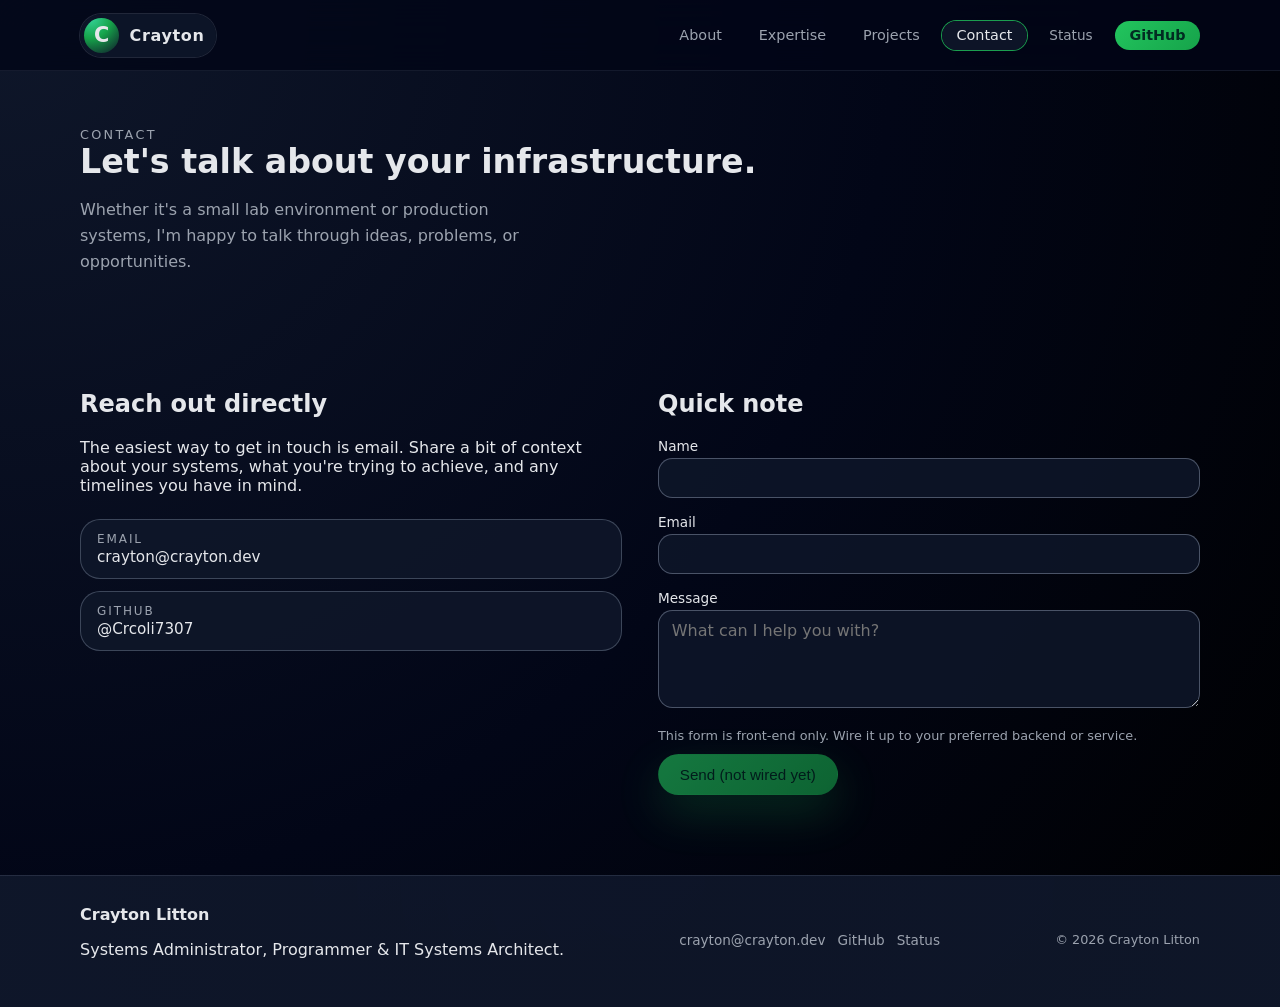
==== contact.html @ d699fb51 "Initial commit" ====
<!DOCTYPE html>
<html lang="en">
<head>
  <meta charset="UTF-8" />
  <meta name="viewport" content="width=device-width, initial-scale=1.0" />
  <title>Contact | Crayton Litton</title>
  <meta name="description" content="Get in touch with systems administrator and developer Crayton Litton." />
  <link rel="stylesheet" href="assets/css/style.css" />
</head>
<body>
  <div class="page-wrap">
    <header class="site-header">
      <div class="shell">
        <div class="header-inner">
          <a href="index.html" class="logo" aria-label="Go to home">
            <span class="logo-mark">C</span>
            <span class="logo-text">Crayton</span>
          </a>

          <button class="nav-toggle" aria-label="Toggle navigation" aria-expanded="false">
            <span></span>
            <span></span>
          </button>

          <nav class="site-nav" aria-label="Main navigation">
            <a href="about.html" class="nav-link">About</a>
            <a href="expertise.html" class="nav-link">Expertise</a>
            <a href="projects.html" class="nav-link">Projects</a>
            <a href="contact.html" class="nav-link nav-link--active">Contact</a>
            <a href="https://status.crayton.dev" class="nav-link nav-link--subtle" target="_blank" rel="noreferrer">Status</a>
            <a href="https://github.com/Crcoli7307" class="nav-link nav-link--button" target="_blank" rel="noreferrer">GitHub</a>
          </nav>
        </div>
      </div>
    </header>

    <main>
      <section class="page-hero">
        <div class="shell">
          <p class="eyebrow">Contact</p>
          <h1>Let's talk about your infrastructure.</h1>
          <p class="lead narrow">
            Whether it's a small lab environment or production systems, I'm happy to talk through ideas, problems, or
            opportunities.
          </p>
        </div>
      </section>

      <section class="section">
        <div class="shell grid-2 contact-grid">
          <article>
            <h2>Reach out directly</h2>
            <p>
              The easiest way to get in touch is email. Share a bit of context about your systems, what you're trying to
              achieve, and any timelines you have in mind.
            </p>
            <div class="contact-methods">
              <a class="contact-chip" href="mailto:crayton@crayton.dev">
                <span class="chip-label">Email</span>
                <span class="chip-value">crayton@crayton.dev</span>
              </a>
              <a class="contact-chip" href="https://github.com/Crcoli7307" target="_blank" rel="noreferrer">
                <span class="chip-label">GitHub</span>
                <span class="chip-value">@Crcoli7307</span>
              </a>
            </div>
          </article>

          <article>
            <h2>Quick note</h2>
            <form class="contact-form" id="contact-form">
              <div class="field">
                <label for="name">Name</label>
                <input type="text" id="name" name="name" autocomplete="name" />
              </div>
              <div class="field">
                <label for="email">Email</label>
                <input type="email" id="email" name="email" autocomplete="email" />
              </div>
              <div class="field">
                <label for="message">Message</label>
                <textarea id="message" name="message" rows="4" placeholder="What can I help you with?"></textarea>
              </div>
              <p class="form-note">This form is front‑end only. Wire it up to your preferred backend or service.</p>
              <button type="submit" class="button primary" disabled>Send (not wired yet)</button>
            </form>
          </article>
        </div>
      </section>
    </main>

    <footer class="site-footer">
      <div class="shell footer-inner">
        <div>
          <p class="footer-title">Crayton Litton</p>
          <p>Systems Administrator, Programmer & IT Systems Architect.</p>
        </div>
        <div class="footer-links">
          <a href="mailto:crayton@crayton.dev">crayton@crayton.dev</a>
          <a href="https://github.com/Crcoli7307" target="_blank" rel="noreferrer">GitHub</a>
          <a href="https://status.crayton.dev" target="_blank" rel="noreferrer">Status</a>
        </div>
        <p class="footer-meta">&copy; <span id="year"></span> Crayton Litton</p>
      </div>
    </footer>
  </div>

  <script src="assets/js/main.js" defer></script>
</body>
</html>
---- assets/css/style.css ----
:root {
  --bg: #020617;
  --bg-elevated: #020617;
  --bg-soft: #020617;
  --surface: #020617;
  --surface-soft: #020617;
  --border-subtle: #1f2933;
  --accent: #22c55e;
  --accent-soft: rgba(34, 197, 94, 0.1);
  --accent-strong: #16a34a;
  --text: #e5e7eb;
  --muted: #9ca3af;
  --danger: #f87171;
  --shadow-soft: 0 18px 45px rgba(0, 0, 0, 0.6);
  --radius-lg: 1.25rem;
  --radius-xl: 1.75rem;
  --radius-pill: 999px;
  --shell: min(1120px, 100% - 3rem);
}

* {
  box-sizing: border-box;
}

html,
body {
  margin: 0;
  padding: 0;
}

body {
  font-family: system-ui, -apple-system, BlinkMacSystemFont, "SF Pro Text", "Segoe UI", sans-serif;
  background: radial-gradient(circle at top left, #0f172a 0, #020617 55%, #000 100%);
  color: var(--text);
  min-height: 100vh;
}

img {
  max-width: 100%;
  display: block;
}

a {
  color: inherit;
  text-decoration: none;
}

a:hover {
  text-decoration: underline;
}

.page-wrap {
  min-height: 100vh;
  display: flex;
  flex-direction: column;
}

main {
  flex: 1;
}

.shell {
  width: var(--shell);
  margin-inline: auto;
}

.section {
  padding: 4rem 0;
}

.section--muted {
  background: radial-gradient(circle at top right, rgba(15, 23, 42, 0.9), rgba(15, 23, 42, 0.02));
}

.section--inner {
  margin-top: 3rem;
  border-radius: var(--radius-xl);
  border: 1px solid var(--border-subtle);
  padding: 2.5rem 2rem;
}

.section-header {
  max-width: 40rem;
  margin-bottom: 2.5rem;
}

.section-header h2 {
  margin: 0 0 0.5rem;
  font-size: clamp(1.6rem, 2vw, 2rem);
}

.section-header p {
  margin: 0;
  color: var(--muted);
}

.section-cta {
  margin-top: 2rem;
  display: flex;
  align-items: center;
  gap: 1rem;
}

.section-cta p {
  margin: 0;
  color: var(--muted);
}

/* Header */

.site-header {
  position: sticky;
  top: 0;
  z-index: 20;
  backdrop-filter: blur(20px);
  background: rgba(2, 6, 23, 0.8);
  border-bottom: 1px solid rgba(148, 163, 184, 0.12);
}

.header-inner {
  display: flex;
  align-items: center;
  justify-content: space-between;
  padding: 0.85rem 0;
}

.logo {
  display: inline-flex;
  align-items: center;
  gap: 0.65rem;
  padding: 0.25rem 0.75rem 0.25rem 0.25rem;
  border-radius: var(--radius-pill);
  background: rgba(15, 23, 42, 0.85);
  box-shadow: 0 0 0 1px rgba(148, 163, 184, 0.2);
}

.logo-mark {
  width: 2.2rem;
  height: 2.2rem;
  border-radius: 999px;
  background: radial-gradient(circle at 20% 0, #34d399, #16a34a 45%, #0f172a 100%);
  display: inline-flex;
  align-items: center;
  justify-content: center;
  font-weight: 700;
  font-size: 1.3rem;
}

.logo-text {
  font-weight: 600;
  letter-spacing: 0.04em;
}

.site-nav {
  display: flex;
  align-items: center;
  gap: 0.5rem;
}

.nav-link {
  padding: 0.4rem 0.9rem;
  border-radius: var(--radius-pill);
  font-size: 0.9rem;
  color: var(--muted);
  text-decoration: none;
  transition: background 0.15s ease, color 0.15s ease, box-shadow 0.15s ease;
}

.nav-link:hover {
  background: rgba(15, 23, 42, 0.85);
  color: var(--text);
  box-shadow: 0 0 0 1px rgba(148, 163, 184, 0.2);
  text-decoration: none;
}

.nav-link--active {
  background: rgba(15, 23, 42, 0.9);
  color: var(--text);
  box-shadow: 0 0 0 1px rgba(34, 197, 94, 0.8);
}

.nav-link--button {
  background: linear-gradient(135deg, var(--accent), var(--accent-strong));
  color: #022c22;
  font-weight: 600;
}

.nav-link--button:hover {
  background: linear-gradient(135deg, var(--accent-strong), var(--accent));
  color: #022c22;
}

.nav-link--subtle {
  font-size: 0.85rem;
}

.nav-toggle {
  display: none;
  flex-direction: column;
  justify-content: center;
  gap: 0.25rem;
  width: 2.4rem;
  height: 2.4rem;
  border-radius: 999px;
  border: 1px solid rgba(148, 163, 184, 0.35);
  background: rgba(15, 23, 42, 0.9);
}

.nav-toggle span {
  height: 2px;
  width: 1.1rem;
  border-radius: 99px;
  background: #e5e7eb;
  margin-inline: auto;
}

/* Hero */

.hero-section {
  padding: 4.5rem 0 4rem;
}

.hero-grid {
  display: grid;
  grid-template-columns: minmax(0, 1.4fr) minmax(0, 1.1fr);
  gap: 2.5rem;
  align-items: center;
}

.eyebrow {
  font-size: 0.8rem;
  letter-spacing: 0.18em;
  text-transform: uppercase;
  color: var(--muted);
  margin-bottom: 0.75rem;
}

.hero-copy h1 {
  font-size: clamp(2.2rem, 3vw, 2.8rem);
  margin: 0 0 1rem;
}

.lead {
  font-size: 1rem;
  line-height: 1.6;
  color: var(--muted);
  max-width: 34rem;
}

.lead.narrow {
  max-width: 30rem;
}

.hero-actions {
  display: flex;
  flex-wrap: wrap;
  gap: 0.75rem;
  margin-top: 1.75rem;
}

.button {
  display: inline-flex;
  align-items: center;
  justify-content: center;
  padding: 0.7rem 1.3rem;
  border-radius: var(--radius-pill);
  border: 1px solid rgba(148, 163, 184, 0.35);
  font-size: 0.95rem;
  font-weight: 500;
  cursor: pointer;
  text-decoration: none;
  background: rgba(15, 23, 42, 0.88);
  color: var(--text);
  transition: background 0.15s ease, transform 0.1s ease, box-shadow 0.15s ease, border-color 0.15s ease;
}

.button.primary {
  background: linear-gradient(135deg, var(--accent), var(--accent-strong));
  border-color: transparent;
  color: #022c22;
  box-shadow: 0 18px 45px rgba(22, 163, 74, 0.4);
}

.button.primary:hover {
  transform: translateY(-1px);
  box-shadow: 0 22px 60px rgba(22, 163, 74, 0.55);
}

.button.ghost {
  background: transparent;
}

.button:disabled {
  opacity: 0.6;
  cursor: not-allowed;
}

.hero-meta {
  margin-top: 2.25rem;
  display: grid;
  grid-template-columns: repeat(3, minmax(0, 1fr));
  gap: 1.5rem;
}

.hero-meta dt {
  font-size: 0.75rem;
  text-transform: uppercase;
  letter-spacing: 0.16em;
  color: var(--muted);
}

.hero-meta dd {
  margin: 0.3rem 0 0;
  font-size: 0.9rem;
}

.hero-panel {
  display: grid;
  gap: 1.4rem;
}

.hero-card {
  border-radius: var(--radius-xl);
  padding: 1.6rem 1.5rem;
  background: radial-gradient(circle at top left, rgba(15, 23, 42, 0.95), rgba(15, 23, 42, 0.96));
  box-shadow: var(--shadow-soft);
  border: 1px solid rgba(148, 163, 184, 0.22);
}

.hero-card header {
  display: flex;
  justify-content: space-between;
  align-items: center;
  margin-bottom: 1rem;
}

.hero-card-title {
  font-size: 0.9rem;
  color: var(--muted);
}

.hero-metrics {
  list-style: none;
  padding: 0;
  margin: 0 0 1.1rem;
  display: grid;
  gap: 0.8rem;
}

.hero-metrics li span {
  display: block;
  font-size: 0.75rem;
  color: var(--muted);
}

.hero-metrics li strong {
  font-size: 0.95rem;
}

.hero-card.secondary {
  padding: 1.3rem 1.25rem;
  background: linear-gradient(145deg, rgba(15, 23, 42, 0.95), rgba(6, 78, 59, 0.9));
}

.small-label {
  font-size: 0.75rem;
  color: var(--muted);
  margin-bottom: 0.7rem;
}

.tag-list {
  list-style: none;
  padding: 0;
  margin: 0;
  display: flex;
  flex-wrap: wrap;
  gap: 0.5rem;
}

.tag-list li {
  padding: 0.25rem 0.7rem;
  border-radius: var(--radius-pill);
  background: rgba(15, 23, 42, 0.7);
  border: 1px solid rgba(148, 163, 184, 0.35);
  font-size: 0.8rem;
}

.pill {
  display: inline-flex;
  align-items: center;
  padding: 0.1rem 0.7rem;
  border-radius: 999px;
  font-size: 0.75rem;
  text-transform: uppercase;
  letter-spacing: 0.16em;
}

.pill-green {
  background: var(--accent-soft);
  color: var(--accent);
}

/* Cards & grids */

.grid-3 {
  display: grid;
  grid-template-columns: repeat(3, minmax(0, 1fr));
  gap: 1.6rem;
}

.grid-2 {
  display: grid;
  grid-template-columns: repeat(2, minmax(0, 1fr));
  gap: 2.25rem;
}

.card {
  border-radius: var(--radius-xl);
  padding: 1.6rem 1.5rem;
  background: rgba(15, 23, 42, 0.9);
  border: 1px solid rgba(148, 163, 184, 0.25);
  box-shadow: 0 16px 36px rgba(0, 0, 0, 0.6);
}

.card h3,
.card h2 {
  margin-top: 0;
  margin-bottom: 0.75rem;
}

.card p {
  margin: 0;
  color: var(--muted);
  font-size: 0.95rem;
  line-height: 1.7;
}

.mini-card {
  border-radius: 1.1rem;
  padding: 1.3rem 1.2rem;
  background: rgba(15, 23, 42, 0.9);
  border: 1px solid rgba(148, 163, 184, 0.25);
}

.mini-card h3 {
  margin: 0 0 0.4rem;
  font-size: 1rem;
}

.mini-card p {
  margin: 0;
  font-size: 0.9rem;
  color: var(--muted);
}

.skill h2 {
  font-size: 1.1rem;
}

.skill p {
  font-size: 0.9rem;
}

/* Page hero */

.page-hero {
  padding: 3.5rem 0 2rem;
}

.page-hero h1 {
  margin: 0 0 1rem;
  font-size: clamp(2rem, 2.6vw, 2.4rem);
}

.page-hero p {
  margin: 0;
}

/* Checklists */

.checklist {
  list-style: none;
  padding: 0;
  margin: 0;
  display: grid;
  gap: 0.6rem;
  font-size: 0.95rem;
}

.checklist li::before {
  content: "";
  display: inline-block;
  width: 0.6rem;
  height: 0.6rem;
  border-radius: 999px;
  margin-right: 0.4rem;
  background: var(--accent);
}

/* Callouts */

.callout {
  border-radius: var(--radius-xl);
  padding: 1.8rem 1.6rem;
  background: linear-gradient(145deg, rgba(15, 23, 42, 0.97), rgba(6, 78, 59, 0.95));
  border: 1px solid rgba(45, 212, 191, 0.4);
}

.callout h3 {
  margin-top: 0;
}

.plain-list {
  list-style: none;
  margin: 0.5rem 0 0;
  padding: 0;
}

.plain-list li {
  font-size: 0.95rem;
  color: var(--muted);
}

/* Projects */

.project-meta {
  margin: 1rem 0 0;
  display: grid;
  gap: 0.5rem;
}

.project-meta dt {
  font-size: 0.75rem;
  text-transform: uppercase;
  letter-spacing: 0.16em;
  color: var(--muted);
}

.project-meta dd {
  margin: 0.3rem 0 0;
  font-size: 0.9rem;
}

.project-link-note {
  margin-top: 0.8rem;
  font-size: 0.8rem;
  color: var(--muted);
}

/* Contact */

.contact-grid {
  align-items: flex-start;
}

.contact-methods {
  display: flex;
  flex-direction: column;
  gap: 0.8rem;
  margin-top: 1.5rem;
}

.contact-chip {
  display: flex;
  flex-direction: column;
  gap: 0.1rem;
  padding: 0.75rem 1rem;
  border-radius: var(--radius-lg);
  border: 1px solid rgba(148, 163, 184, 0.35);
  background: rgba(15, 23, 42, 0.9);
  text-decoration: none;
}

.contact-chip:hover {
  border-color: var(--accent);
  text-decoration: none;
}

.chip-label {
  font-size: 0.75rem;
  text-transform: uppercase;
  letter-spacing: 0.16em;
  color: var(--muted);
}

.chip-value {
  font-size: 0.95rem;
}

.contact-form {
  margin-top: 0.25rem;
}

.field {
  margin-bottom: 1rem;
}

.field label {
  display: block;
  font-size: 0.85rem;
  margin-bottom: 0.25rem;
}

.field input,
.field textarea {
  width: 100%;
  border-radius: 0.9rem;
  border: 1px solid rgba(148, 163, 184, 0.45);
  background: rgba(15, 23, 42, 0.85);
  color: var(--text);
  padding: 0.6rem 0.8rem;
  font: inherit;
}

.field input:focus,
.field textarea:focus {
  outline: none;
  border-color: var(--accent);
  box-shadow: 0 0 0 1px rgba(34, 197, 94, 0.6);
}

.form-note {
  font-size: 0.8rem;
  color: var(--muted);
  margin: 0 0 0.7rem;
}

/* Footer */

.site-footer {
  border-top: 1px solid rgba(148, 163, 184, 0.16);
  padding: 1.8rem 0 2rem;
  margin-top: 1rem;
  background: radial-gradient(circle at top, rgba(15, 23, 42, 0.9), rgba(15, 23, 42, 0.96));
}

.footer-inner {
  display: flex;
  flex-wrap: wrap;
  align-items: center;
  justify-content: space-between;
  gap: 1rem;
}

.footer-title {
  margin: 0 0 0.1rem;
  font-weight: 600;
}

.footer-links {
  display: flex;
  flex-wrap: wrap;
  gap: 0.75rem;
}

.footer-links a {
  font-size: 0.85rem;
  color: var(--muted);
}

.footer-meta {
  margin: 0;
  font-size: 0.8rem;
  color: var(--muted);
}

/* Util */

.small-text {
  font-size: 0.8rem;
  color: var(--muted);
}

.compact {
  gap: 1.2rem;
}

/* Responsive */

@media (max-width: 900px) {
  .hero-grid {
    grid-template-columns: minmax(0, 1fr);
  }

  .hero-panel {
    order: -1;
  }

  .grid-3 {
    grid-template-columns: repeat(2, minmax(0, 1fr));
  }
}

@media (max-width: 720px) {
  .shell {
    width: min(640px, 100% - 1.8rem);
  }

  .header-inner {
    padding-block: 0.7rem;
  }

  .site-nav {
    position: fixed;
    inset: 3.7rem 0 auto;
    padding: 0.6rem 0.9rem;
    flex-direction: row;
    flex-wrap: wrap;
    justify-content: center;
    background: rgba(15, 23, 42, 0.98);
    border-bottom: 1px solid rgba(148, 163, 184, 0.25);
    transform-origin: top;
    transform: scaleY(0);
    opacity: 0;
    pointer-events: none;
    transition: transform 0.16s ease-out, opacity 0.16s ease-out;
  }

  .site-nav.open {
    transform: scaleY(1);
    opacity: 1;
    pointer-events: auto;
  }

  .nav-toggle {
    display: inline-flex;
  }

  .hero-section {
    padding-top: 3.5rem;
  }

  .hero-meta {
    grid-template-columns: minmax(0, 1fr);
  }

  .grid-3 {
    grid-template-columns: minmax(0, 1fr);
  }

  .grid-2 {
    grid-template-columns: minmax(0, 1fr);
  }

  .section {
    padding: 3rem 0;
  }

  .section--inner {
    padding: 1.8rem 1.4rem;
  }

  .footer-inner {
    flex-direction: column;
    align-items: flex-start;
  }
}
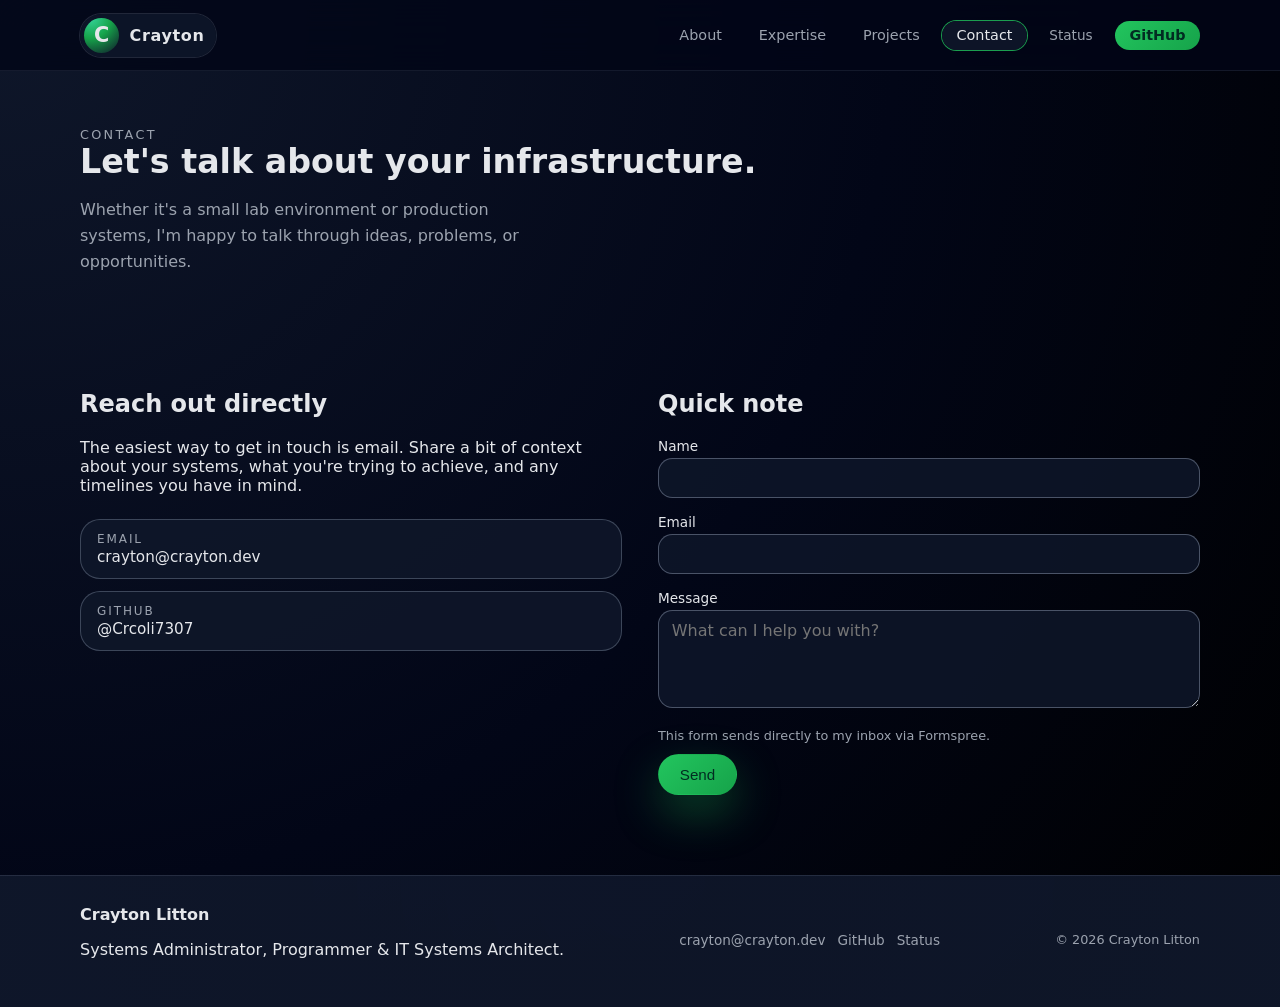
==== commit 97da76ed: "Update contact form so it actually works" ====
--- a/contact.html
+++ b/contact.html
@@ -68,21 +68,29 @@
 
           <article>
             <h2>Quick note</h2>
-            <form class="contact-form" id="contact-form">
+            <!-- Formspree-wired form -->
+            <form
+              class="contact-form"
+              id="contact-form"
+              action="https://formspree.io/f/xvgjzgrz"
+              method="POST"
+            >
               <div class="field">
                 <label for="name">Name</label>
                 <input type="text" id="name" name="name" autocomplete="name" />
               </div>
               <div class="field">
                 <label for="email">Email</label>
-                <input type="email" id="email" name="email" autocomplete="email" />
+                <!-- Formspree expects name="email" -->
+                <input type="email" id="email" name="email" autocomplete="email" required />
               </div>
               <div class="field">
                 <label for="message">Message</label>
-                <textarea id="message" name="message" rows="4" placeholder="What can I help you with?"></textarea>
+                <!-- Formspree example uses name="message" -->
+                <textarea id="message" name="message" rows="4" placeholder="What can I help you with?" required></textarea>
               </div>
-              <p class="form-note">This form is front‑end only. Wire it up to your preferred backend or service.</p>
-              <button type="submit" class="button primary" disabled>Send (not wired yet)</button>
+              <p class="form-note">This form sends directly to my inbox via Formspree.</p>
+              <button type="submit" class="button primary">Send</button>
             </form>
           </article>
         </div>
